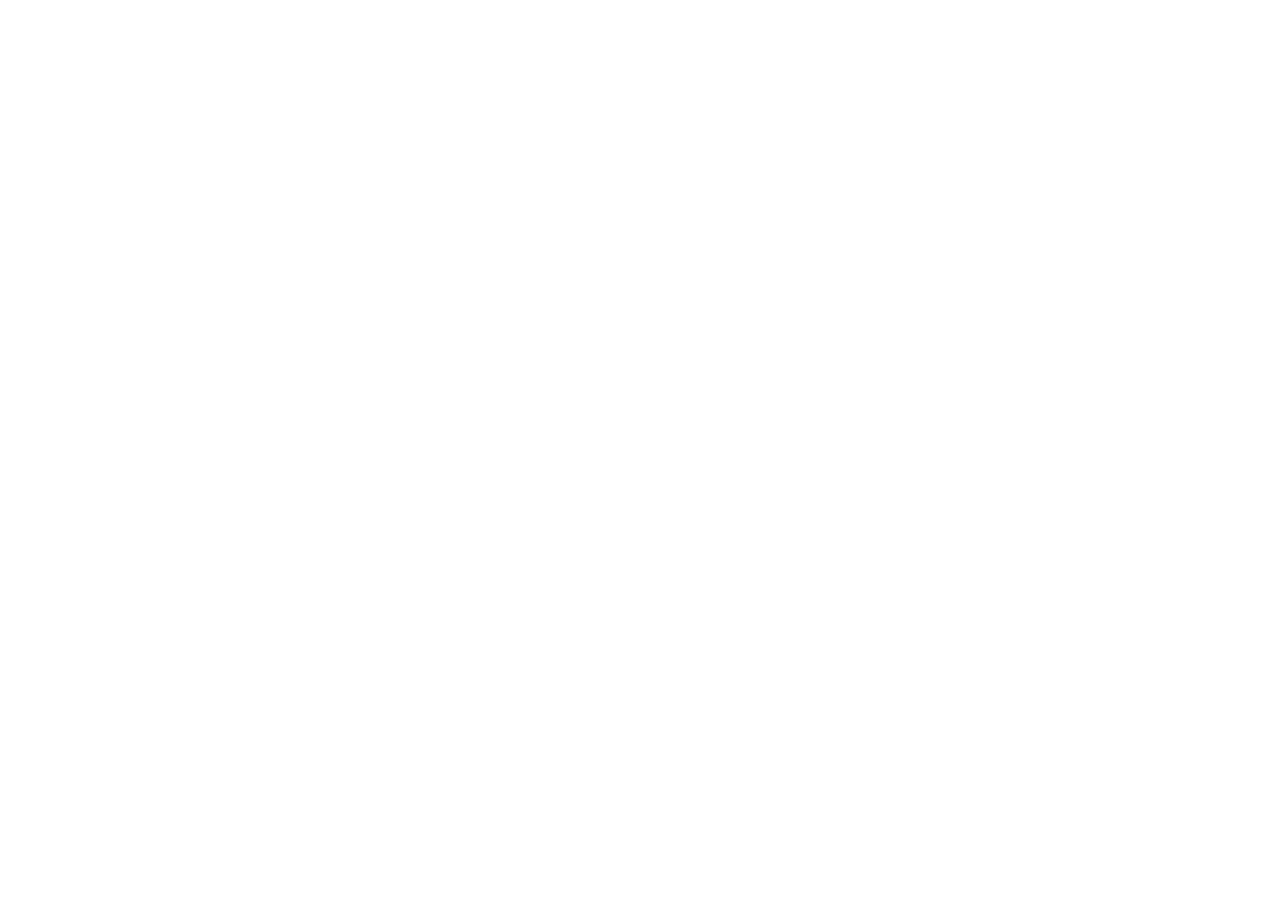
==== cv.html @ 64101e54 "cv inicio" ====
<!DOCTYPE html>
<html lang="en">
<head>
    <meta charset="UTF-8">
    <meta name="viewport" content="width=device-width, initial-scale=1.0">
    <link rel="stylesheet" href="./css/cv-style.css">
    <title>Curriculum Vitae - Carlos Capitão</title>
</head>
<body>
    
</body>
</html>
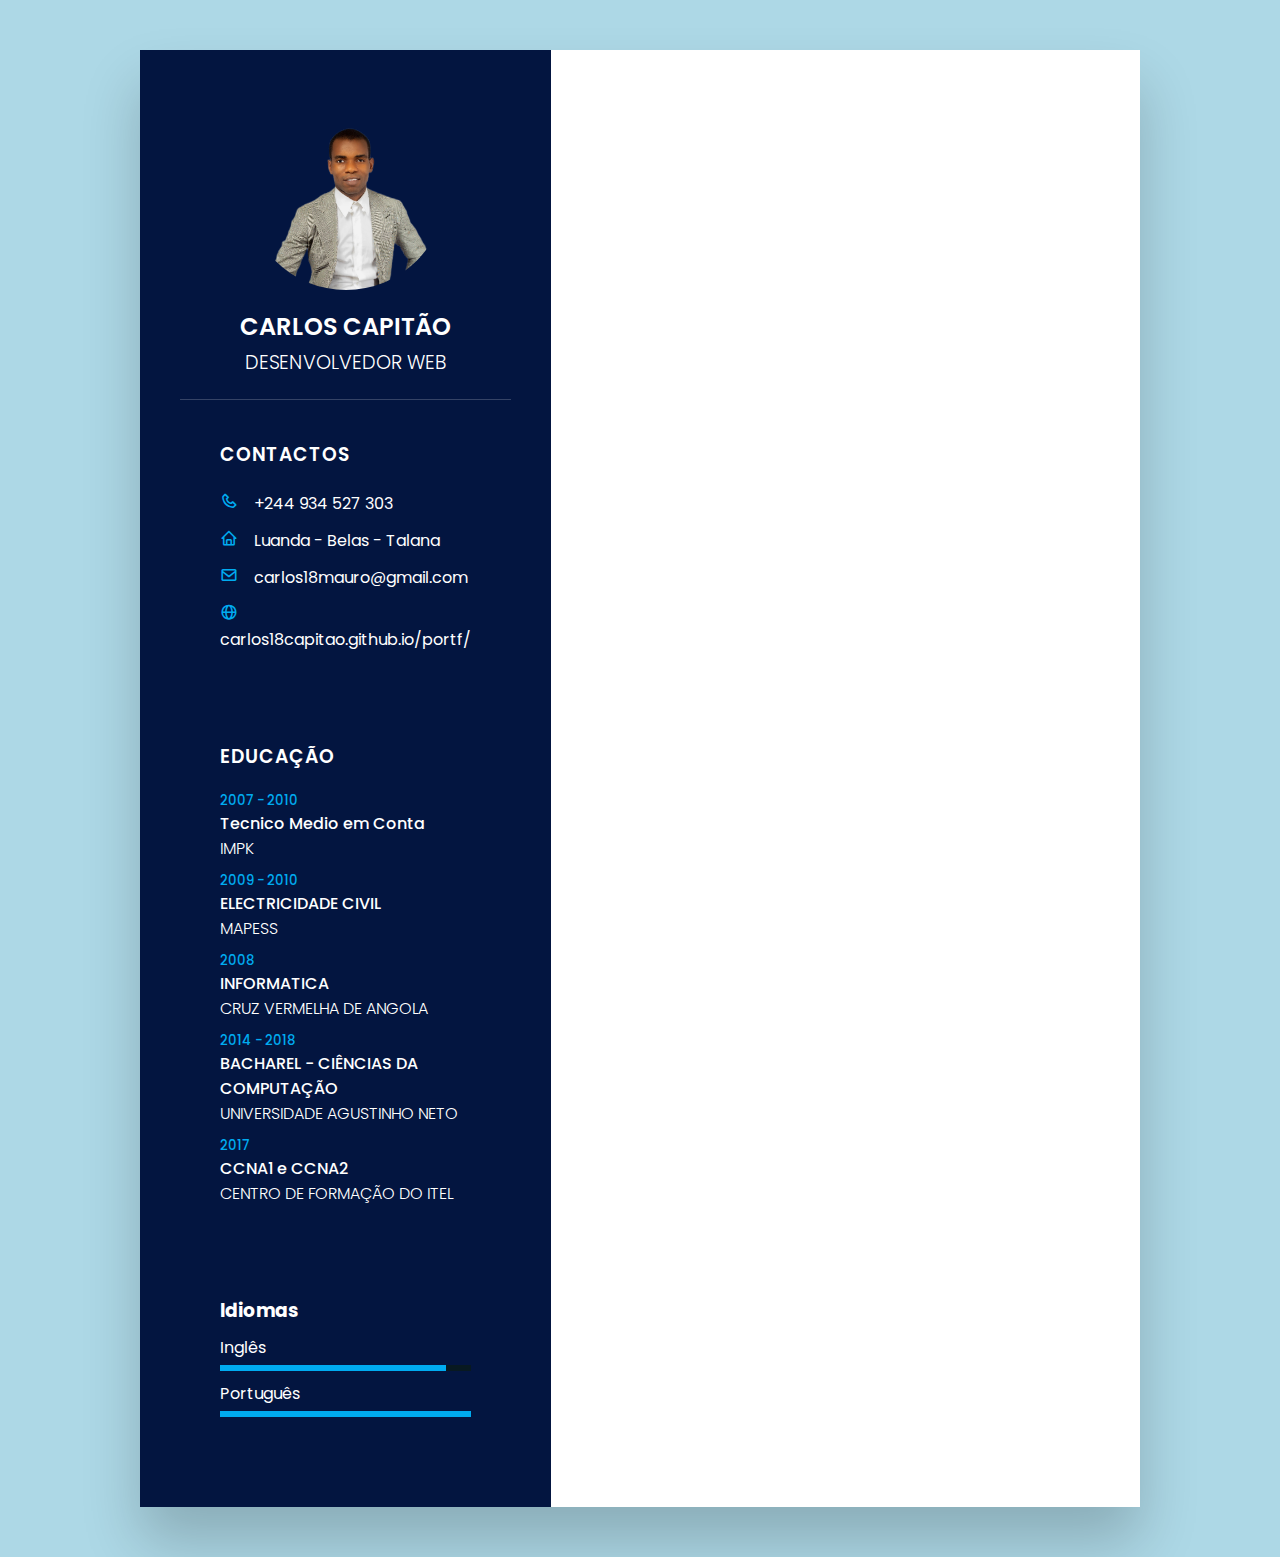
==== commit 08b714a9: "cv perfil, contacto" ====
--- a/cv.html
+++ b/cv.html
@@ -3,10 +3,92 @@
 <head>
     <meta charset="UTF-8">
     <meta name="viewport" content="width=device-width, initial-scale=1.0">
+    <link href='https://unpkg.com/boxicons@2.1.4/css/boxicons.min.css' rel='stylesheet'>
     <link rel="stylesheet" href="./css/cv-style.css">
     <title>Curriculum Vitae - Carlos Capitão</title>
 </head>
 <body>
-    
+    <div class="container">
+        <div class="left_side">
+            <div class="profileText">
+                <div class="imgBx">
+                    <img src="img/port-foto.png" alt="">
+                </div>
+                <h2>Carlos Capitão <span>Desenvolvedor Web</span></h2>
+            </div>
+            <div class="contactInfo">
+                <h3 class="title">Contactos</h3>
+                <ul>
+                    <li>
+                        <span class="icon"><i class='bx bx-phone'></i></span>
+                        <span class="text">+244 934 527 303</span>
+                    </li>
+                    <li>
+                        <span class="icon"><i class='bx bx-home' ></i></span>
+                        <span class="text">Luanda - Belas - Talana</span>
+                    </li>
+                    <li>
+                        <span class="icon"><i class='bx bx-envelope' ></i></span>
+                        <span class="text">carlos18mauro@gmail.com</span>
+                    </li>
+                    <li>
+                        <span class="icon"><i class='bx bx-globe' ></i></span>
+                        <span class="text">carlos18capitao.github.io/portf/</span>
+                    </li>
+                </ul>
+            </div>
+
+            <div class="contactInfo education">
+                <h3 class="title">Educação</h3>
+                <ul>
+                    <li>
+                        <h5>2007 - 2010</h5>
+                        <h4>Tecnico Medio em Conta</h4>
+                        <h4>IMPK</h4>
+                    </li>
+                    <li>
+                        <h5>2009 - 2010</h5>
+                        <h4>ELECTRICIDADE CIVIL</h4>
+                        <h4>MAPESS</h4>
+                    </li>
+                    <li>
+                        <h5>2008</h5>
+                        <h4>INFORMATICA</h4>
+                        <h4>CRUZ VERMELHA DE ANGOLA</h4>
+                    </li>
+                    <li>
+                        <h5>2014 - 2018</h5>
+                        <h4>BACHAREL - CIÊNCIAS DA COMPUTAÇÃO</h4>
+                        <h4>UNIVERSIDADE AGUSTINHO NETO</h4>
+                    </li>
+                    <li>
+                        <h5>2017 </h5>
+                        <h4>CCNA1 e CCNA2</h4>
+                        <h4>CENTRO DE FORMAÇÃO DO ITEL</h4>
+                    </li>
+                </ul>
+            </div>
+            <div class="contactInfo language">
+                <h3>Idiomas</h3>
+                <ul>
+                    <li>
+                        <span class="text">Inglês</span>
+                        <span class="percent">
+                            <div style="width: 90%;"></div>
+                        </span>
+                    </li>
+                    <li>
+                        <span class="text">Português</span>
+                        <span class="percent">
+                            <div style="width: 100%;"></div>
+                        </span>
+                    </li>
+                </ul>
+            </div>
+        </div>
+        <div class="rigth_side">
+
+        </div>
+    </div>
 </body>
 </html>--- a/css/cv-style.css
+++ b/css/cv-style.css
@@ -0,0 +1,150 @@
+@import url('https://fonts.googleapis.com/css?family=Poppins:wght@300;400;500;600;700;800;900&display=swap');
+
+* {
+    margin: 0;
+    padding: 0;
+    box-sizing: border-box;
+    font-family: 'Poppins', sans-serif;
+}
+
+body {
+    background: lightblue;
+    display: flex;
+    justify-content: center;
+    align-items: center;
+    min-height: 100vh;
+}
+
+.container {
+    position: relative;
+    width: 100%;
+    max-width: 1000px;
+    min-height: 1000px;
+    margin: 50px;
+    background: #fff;
+    display: grid;
+    grid-template-columns: 1fr 2fr;
+    box-shadow: 0 35px 55px rgba(0, 0, 0, 0.2);
+}
+
+.container .left_side {
+    position: relative;
+    background: #031540;
+    color: #fff;
+    padding: 40px;
+}
+
+.profileText {
+    position: relative;
+    display: flex;
+    flex-direction: column;
+    align-items: center;
+    padding-bottom: 20px;
+    border-bottom: 1px solid rgba(255, 255, 255, 0.2);
+}
+
+.profileText .imgBx {
+    position: relative;
+    width: 200px;
+    height: 200px;
+    border-radius: 50%;
+    overflow: hidden;
+}
+
+.profileText .imgBx img {
+    position: absolute;
+    top: 0;
+    left: 0;
+    width: 100%;
+    height: 100%;
+    object-fit: cover;
+}
+
+.profileText h2 {
+    color: #fff;
+    font-size: 1.5em;
+    margin-top: 20px;
+    text-transform: uppercase;
+    text-align: center;
+    font-weight: 600;
+    line-height: 1.4em;
+}
+
+.profileText h2 span {
+    font-size: 0.8em;
+    font-weight: 300;
+
+}
+
+.contactInfo {
+    padding: 40px;
+}
+
+.title {
+    color: #fff;
+    text-transform: uppercase;
+    font-weight: 600;
+    letter-spacing: 1px;
+    margin-bottom: 20px;
+}
+
+.contactInfo ul {
+    position: relative;
+}
+
+.contactInfo ul li {
+    position: relative;
+    list-style: none;
+    margin: 10px 0;
+    cursor: pointer;
+}
+
+.contactInfo .education li {
+    margin-bottom: 15px;
+}
+
+.contactInfo.education h5 {
+    color: #00abf0;
+    font-weight: 500;
+}
+
+.contactInfo.education h4 {
+    color: #fff;
+    font-weight: 300;
+}
+
+.contactInfo.language .percent {
+    position: relative;
+    width: 100%;
+    height: 6px;
+    background-color: #081921;
+    display: block;
+    margin-top: 5px;
+}
+
+.percent div {
+    position: absolute;
+    top: 0;
+    left: 0;
+    height: 100%;
+    background: #00abf0;
+}
+
+
+.contactInfo.education h4:nth-child(2) {
+    color: #fff;
+    font-weight: 500;
+}
+
+.contactInfo ul li .icon {
+    display: inline-block;
+    width: 30px;
+    font-size: 18px;
+    color: #00abf0;
+}
+
+.container .rigth_side {
+    position: relative;
+    background: #fff;
+    padding: 40px;
+}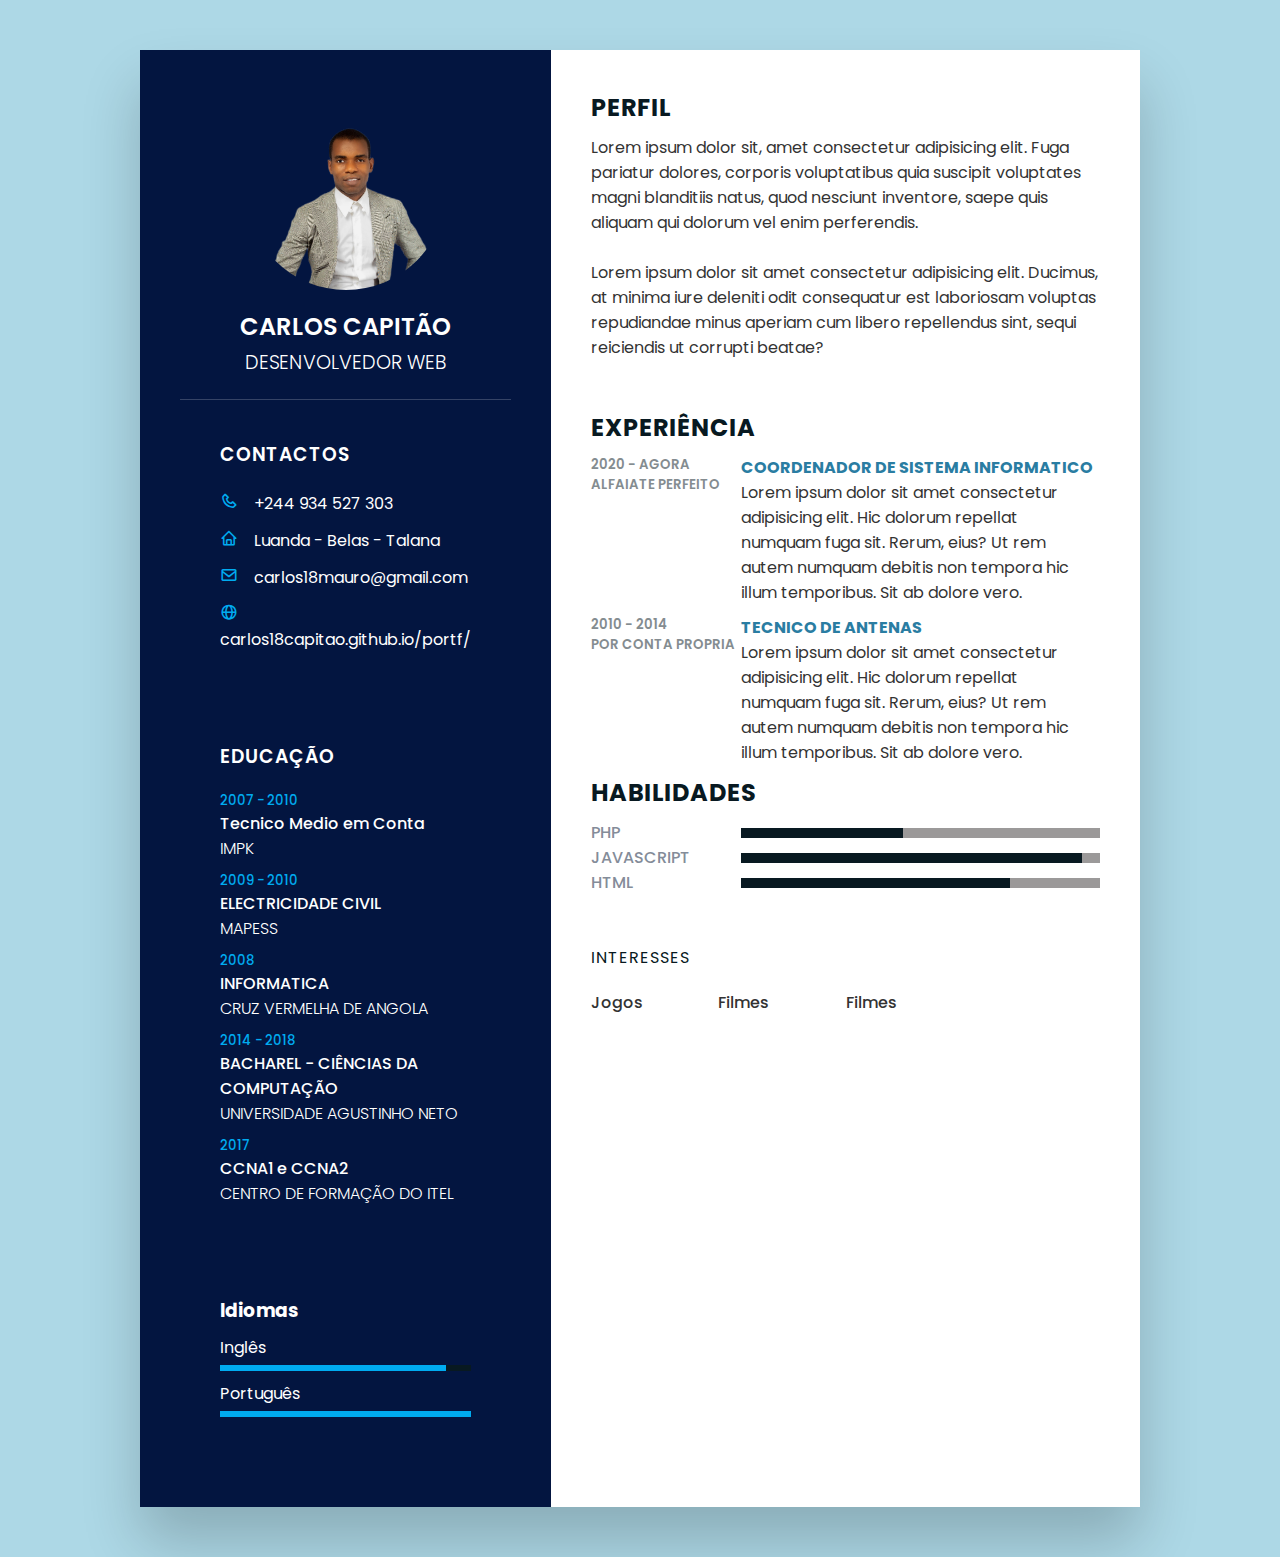
==== commit ce46544c: "estrutura completa" ====
--- a/cv.html
+++ b/cv.html
@@ -87,7 +87,84 @@
             </div>
         </div>
         <div class="rigth_side">
-
+            <div class="about">
+                <h2 class="title2">Perfil</h2>
+                <p>Lorem ipsum dolor sit, amet 
+                    consectetur adipisicing elit. Fuga pariatur dolores,
+                     corporis voluptatibus quia suscipit voluptates magni blanditiis natus,
+                      quod nesciunt inventore,
+                     saepe quis aliquam qui dolorum vel enim perferendis. <br> <br>
+                     Lorem ipsum dolor sit amet consectetur adipisicing elit. Ducimus, 
+                     at minima iure deleniti odit consequatur est laboriosam voluptas repudiandae
+                      minus aperiam cum libero repellendus sint, sequi reiciendis ut corrupti beatae?
+                </p>
+            </div>
+            <div class="about">
+                <h2 class="title2">Experiência</h2>
+                <div class="box">
+                    <div class="year_company">
+                        <h5>2020 -  agora</h5>
+                        <h5>Alfaiate Perfeito</h5>
+                    </div>
+                    <div class="text">
+                        <h4>Coordenador de Sistema Informatico</h4>
+                        <p>
+                            Lorem ipsum dolor sit amet consectetur adipisicing elit.
+                             Hic dolorum repellat numquam fuga sit. Rerum, 
+                            eius? Ut rem autem numquam debitis non tempora hic illum
+                             temporibus. Sit ab dolore vero.
+                        </p>
+                    </div>
+                </div>
+                <div class="box">
+                    <div class="year_company">
+                        <h5>2010 -  2014</h5>
+                        <h5>Por conta Propria</h5>
+                    </div>
+                    <div class="text">
+                        <h4>Tecnico de Antenas</h4>
+                        <p>
+                            Lorem ipsum dolor sit amet consectetur adipisicing elit.
+                             Hic dolorum repellat numquam fuga sit. Rerum, 
+                            eius? Ut rem autem numquam debitis non tempora hic illum
+                             temporibus. Sit ab dolore vero.
+                        </p>
+                    </div>
+                </div>
+                <div class="about skills">
+                    <h2 class="title2">
+                        Habilidades
+                    </h2>
+                    <div class="box">
+                        <h4>PHP</h4>
+                        <div class="percent">
+                            <div style="width: 45%;"></div>
+                        </div>
+                    </div>
+                    <div class="box">
+                        <h4>JavaScript</h4>
+                        <div class="percent">
+                            <div style="width: 95%;"></div>
+                        </div>
+                    </div>
+                    <div class="box">
+                        <h4>Html</h4>
+                        <div class="percent">
+                            <div style="width: 75%;"></div>
+                        </div>
+                    </div>
+                </div>
+                <div class="about interest">
+                    <div class="title2">
+                        Interesses
+                    </div>
+                    <ul>
+                        <li>Jogos</li>
+                        <li>Filmes</li>
+                        <li>Filmes</li>
+                    </ul>
+                </div>
+            </div>
         </div>
     </div>
 </body>
--- a/css/cv-style.css
+++ b/css/cv-style.css
@@ -147,4 +147,122 @@
     position: relative;
     background: #fff;
     padding: 40px;
+}
+
+.about {
+    margin-bottom: 50px;
+}
+
+.about:last-child {
+    margin-bottom: 0;
+}
+
+.title2 {
+    color: #081921;
+    text-transform: uppercase;
+    letter-spacing: 1px;
+    margin-bottom: 10px;
+}
+
+p {
+    color: #333;
+    margin-bottom: 10px;
+}
+
+.about .box {
+    display: flex;
+    flex-direction: row;
+    margin-bottom: 20px 0;
+}
+
+.about .box .year_company {
+    min-width: 150px;
+}
+
+.about .box .year_company h5 {
+    text-transform: uppercase;
+    color: #848c90;
+    font-weight: 600;
+}
+
+.about .box .text h4 {
+    text-transform: uppercase;
+    color: #2a7da2;
+    font-size: 16px;
+}
+
+.skills .box {
+    position: relative;
+    width: 100%;
+    display: grid;
+    grid-template-columns: 150px 1fr;
+    justify-content: center;
+    align-items: center;
+}
+
+.skills .box h4 {
+    text-transform: uppercase;
+    color: #848c99;
+    font-weight: 500;
+}
+
+.skills .box .percent {
+    position: relative;
+    width: 100%;
+    height: 10px;
+    background: #9b9999;
+}
+
+.box .percent div {
+    position: absolute;
+    top: 0;
+    left: 0;
+    width: 100%;
+    background: #081921;
+}
+
+.interest ul {
+    display: grid;
+    grid-template-columns: repeat(4,1fr);
+}
+
+.interest ul li {
+    list-style: none;
+    color: #333;
+    font-weight: 500;
+    margin: 10px 0;
+}
+
+.interest ul li .bx {
+    color: #00abf0;
+    font-size: 18px;
+    width: 20px;
+}
+
+@media (max-width: 1000px) {
+    .container {
+        margin: 10px;
+        grid-template-columns: repeat(1,1fr);
+    }
+    
+    .interest ul {
+        grid-template-columns: repeat(2,1fr);
+    }
+}
+
+@media (max-width: 600px) {
+    .about .box {
+        flex-direction: column;
+    }
+
+    .about .box .year_company {
+        margin-bottom: 5px;
+    }
+    .interest ul {
+        grid-template-columns: repeat(1,1fr);
+    }
+
+    .skills .box {
+        grid-template-columns: repeat(1,1fr);
+    }
 }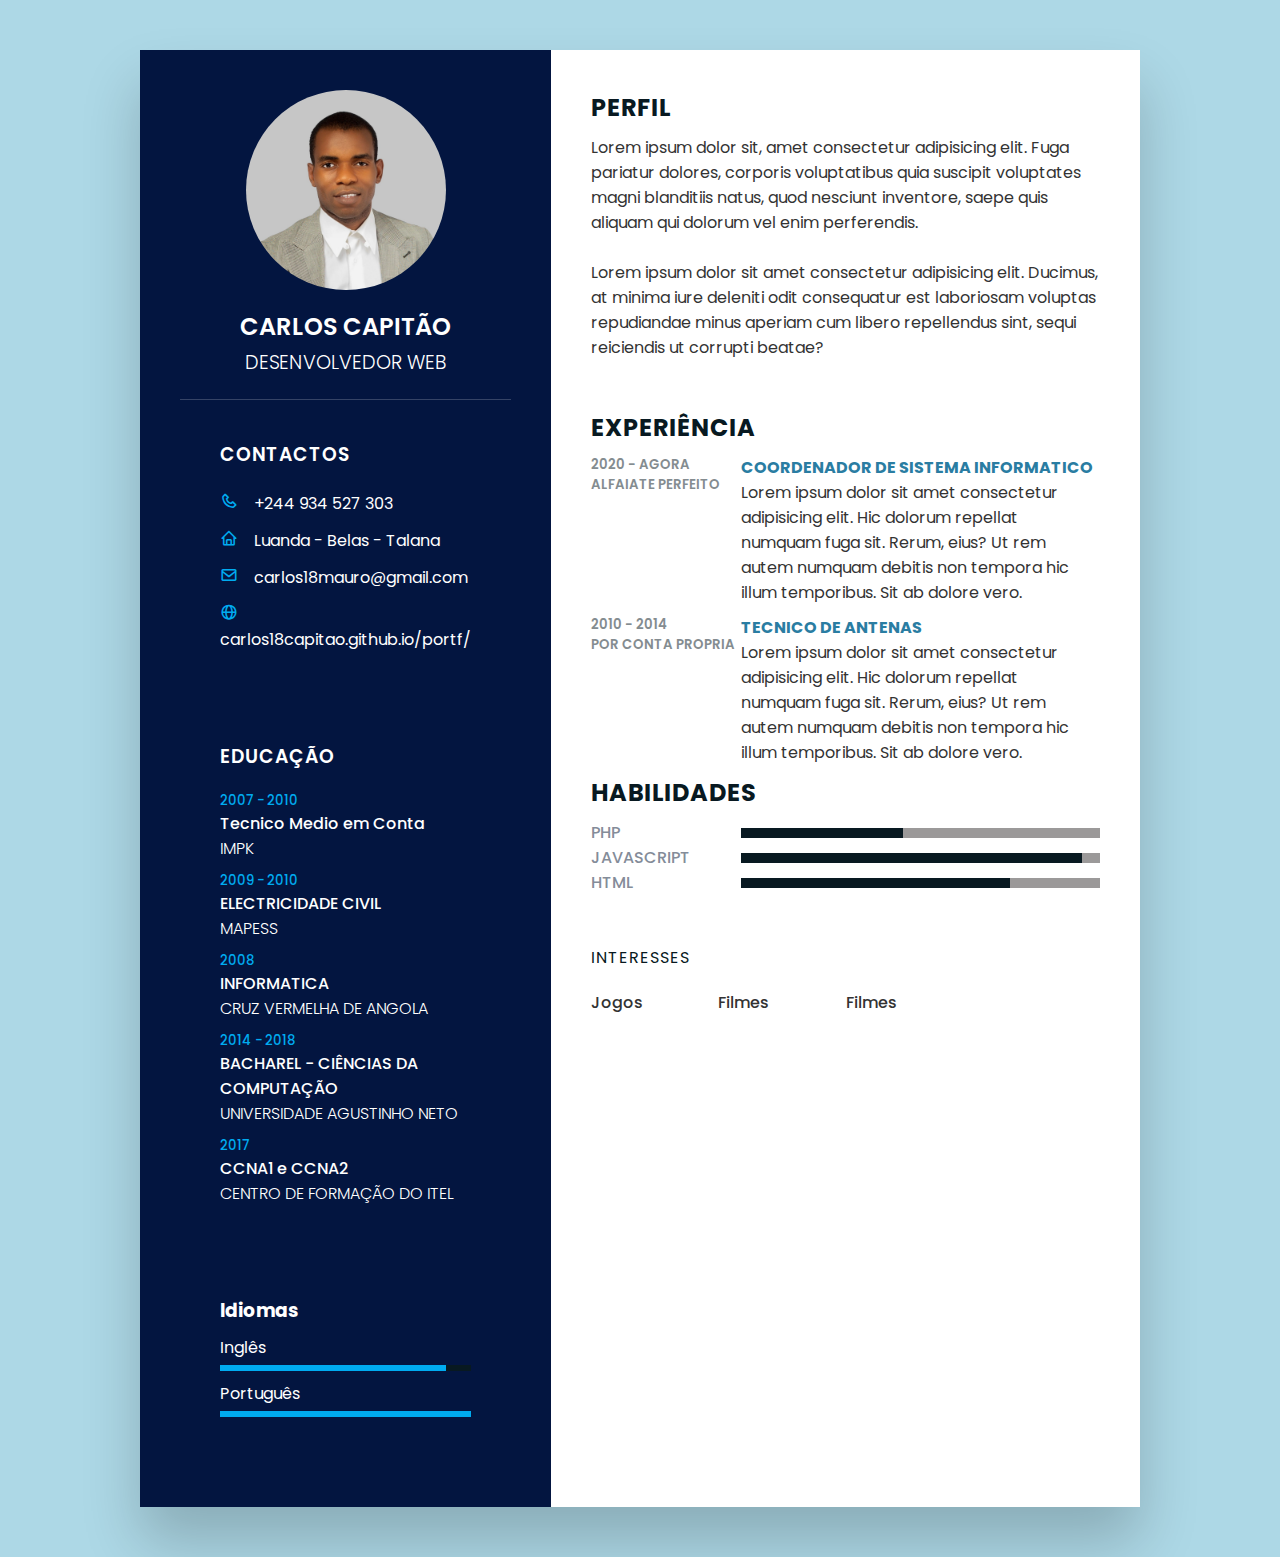
==== commit b1d18f12: "foto melhorada" ====
--- a/cv.html
+++ b/cv.html
@@ -12,7 +12,7 @@
         <div class="left_side">
             <div class="profileText">
                 <div class="imgBx">
-                    <img src="img/port-foto.png" alt="">
+                    <img src="img/IMG-20230720-WA0031.jpg" alt="">
                 </div>
                 <h2>Carlos Capitão <span>Desenvolvedor Web</span></h2>
             </div>
